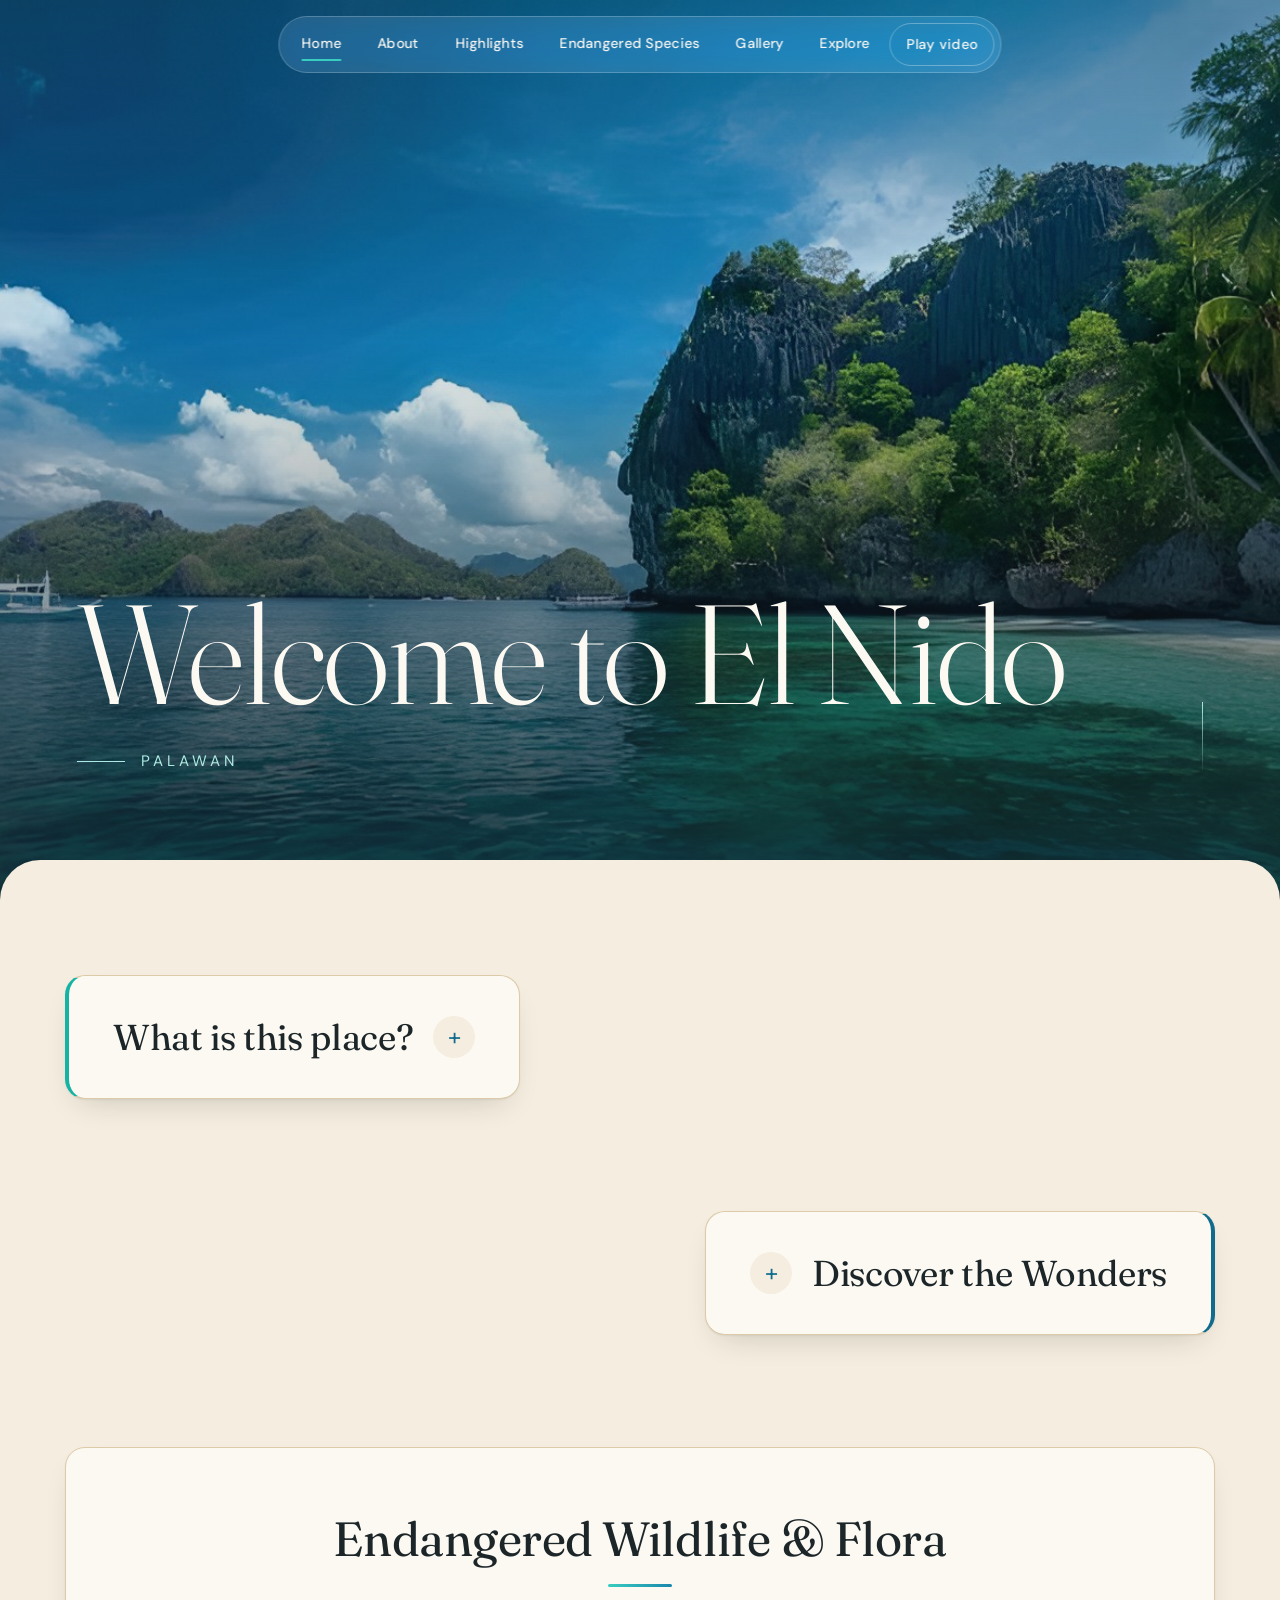
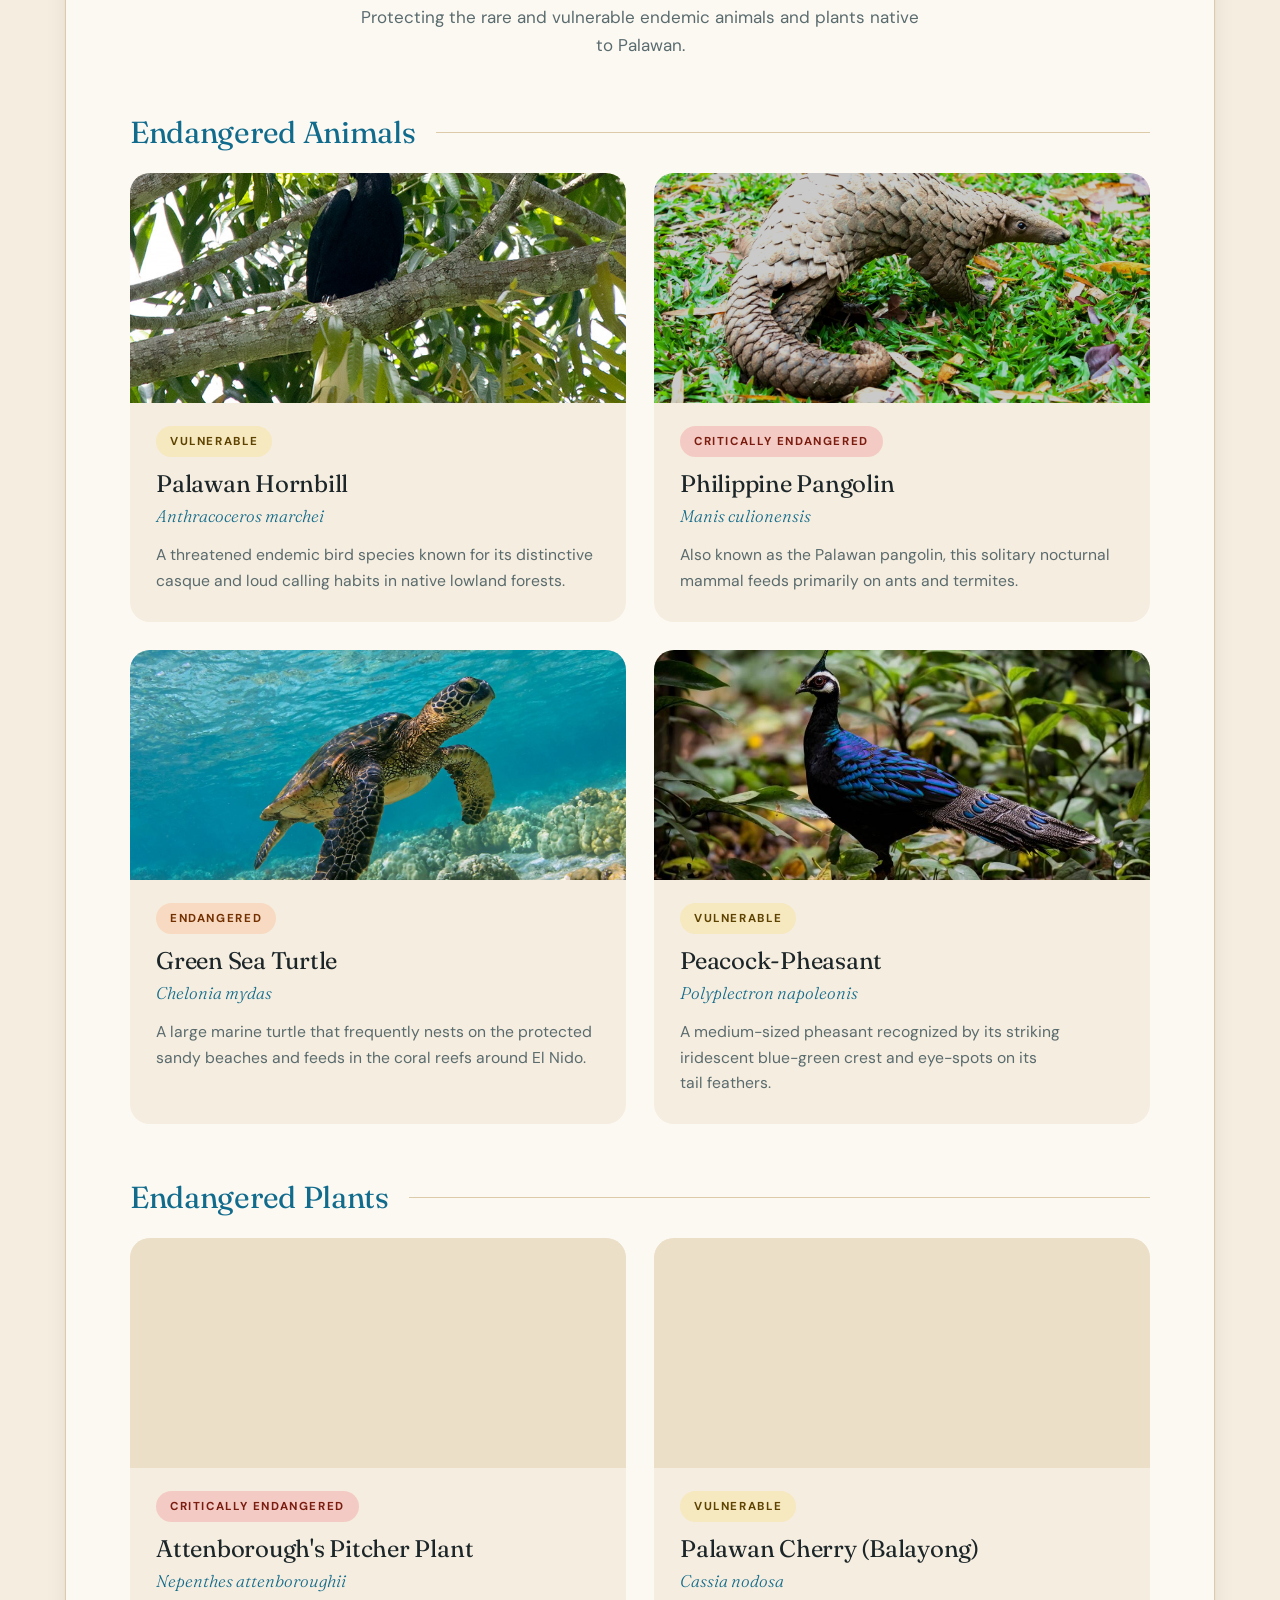
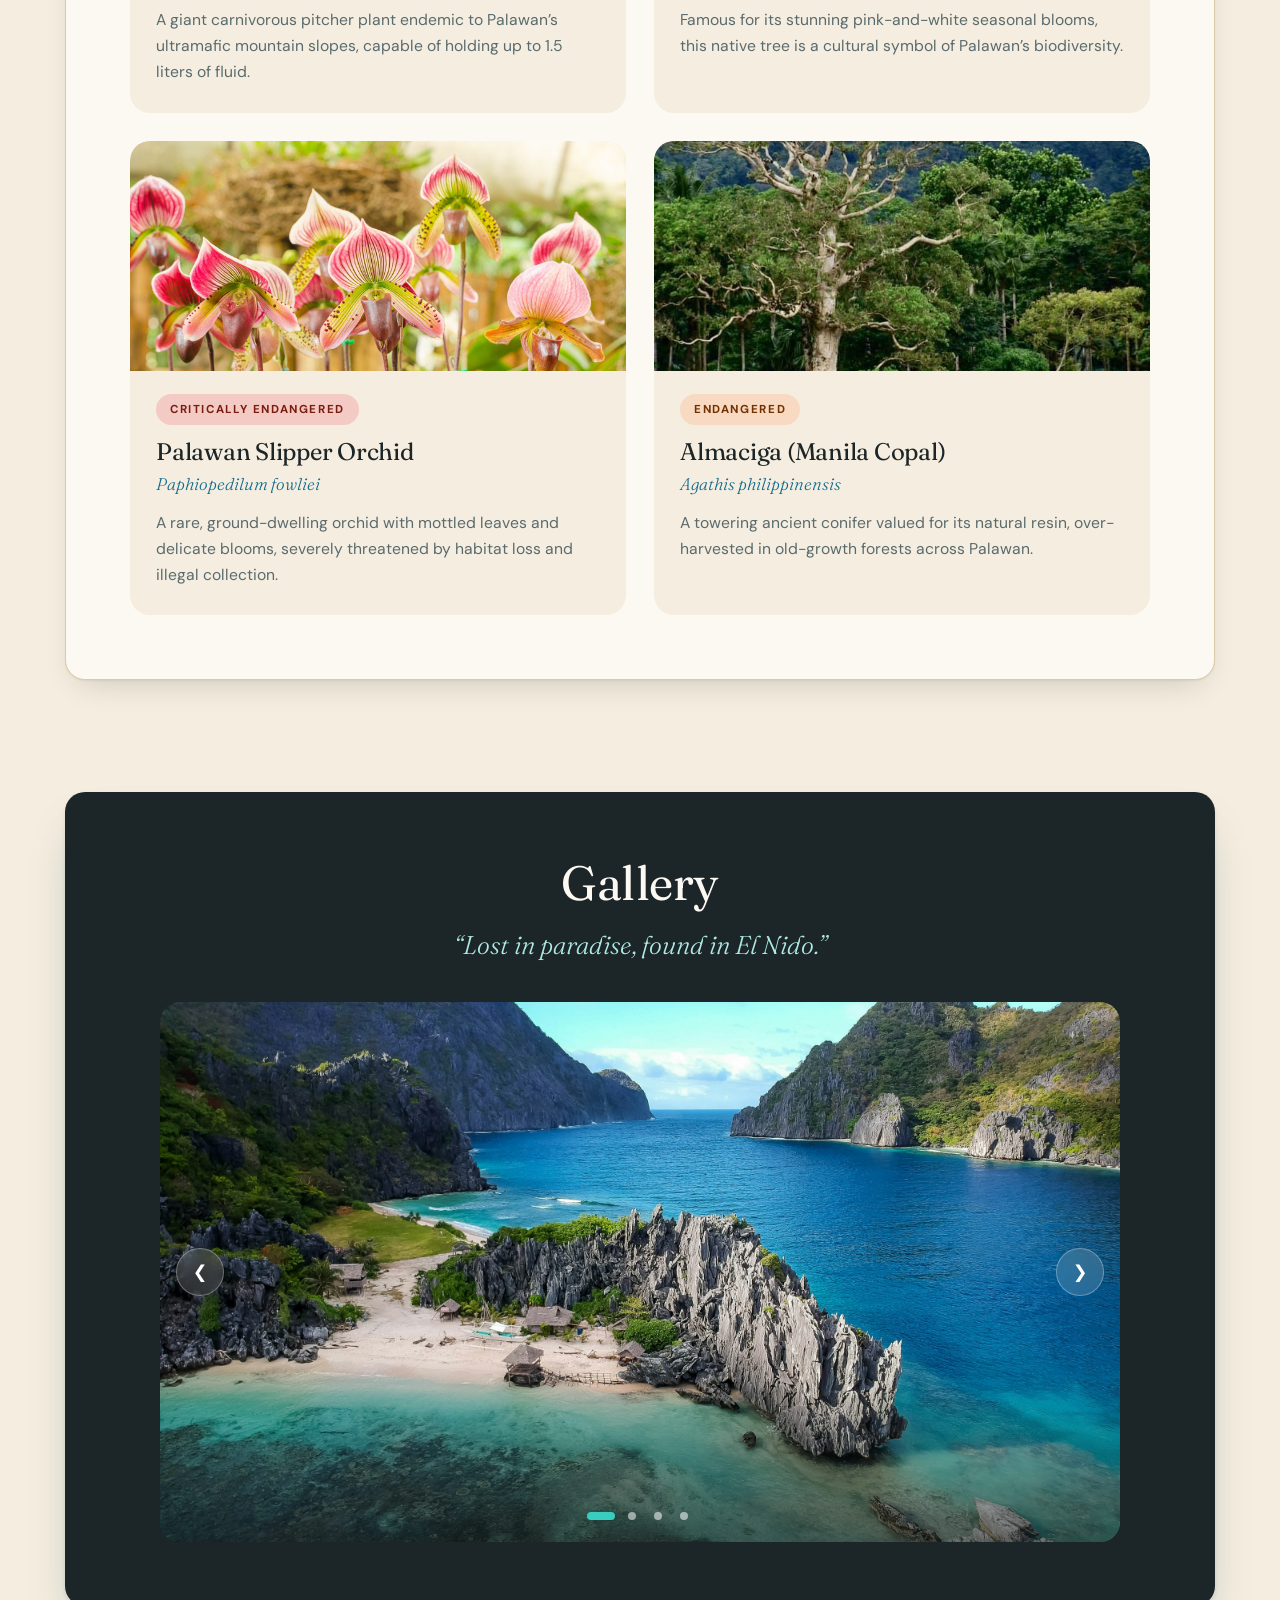
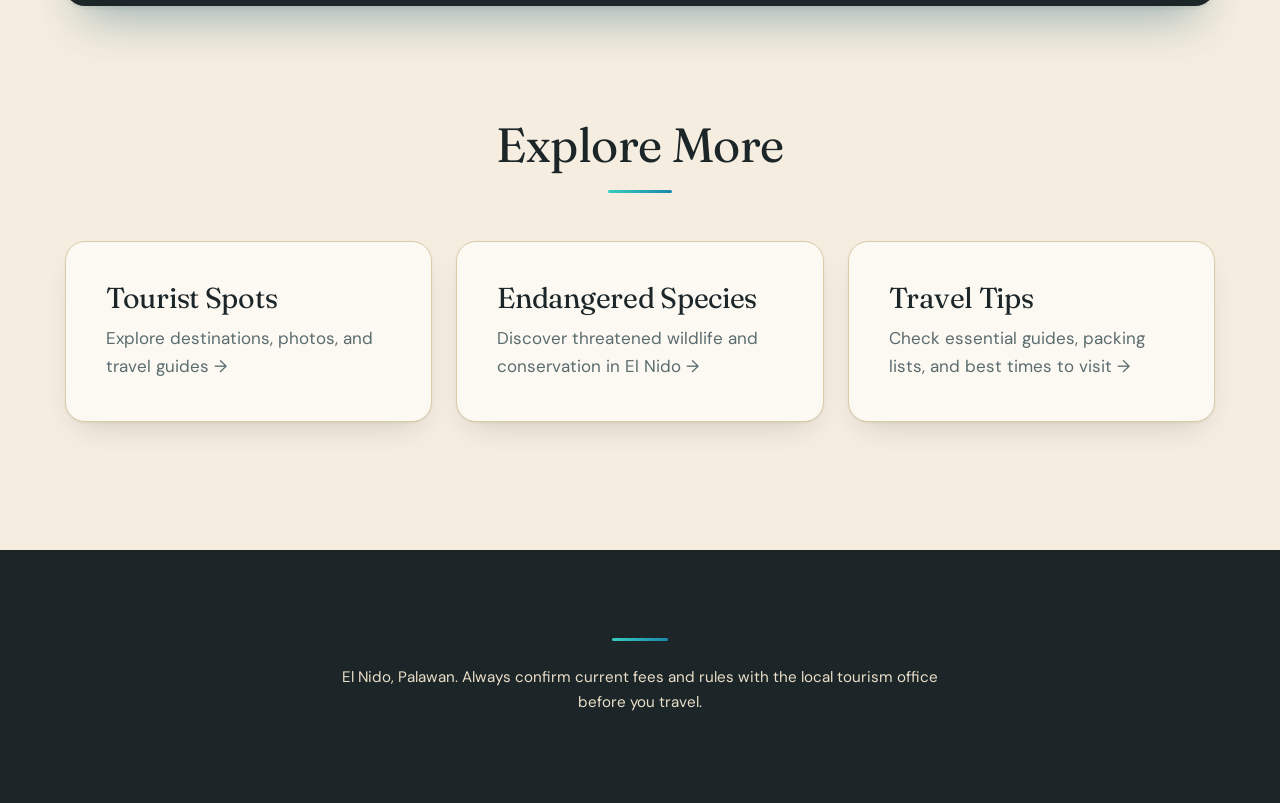
==== index.html @ 725f1959 "Initial website upload" ====
<!DOCTYPE html>
<html lang="en">
<head>
    <meta charset="UTF-8">
    <meta name="viewport" content="width=device-width, initial-scale=1.0">
    <title>El Nido, Palawan - Paradise Gateway</title>
    <meta name="description" content="Explore El Nido, Palawan: limestone lagoons, hidden beaches, endangered wildlife and travel tips.">
    <meta name="theme-color" content="#1c2629">
    <meta property="og:title" content="El Nido, Palawan - Paradise Gateway">
    <meta property="og:description" content="Limestone lagoons, hidden beaches and the rare wildlife of Palawan.">
    <link rel="icon" href="data:image/svg+xml,<svg xmlns=%22http://www.w3.org/2000/svg%22 viewBox=%220 0 100 100%22><text y=%22.9em%22 font-size=%2290%22>&#127965;</text></svg>">
    <link rel="preload" as="image" href="images/elnido.avif" type="image/avif">

    <!-- Load order: tokens (variables) -> base (shared) -> this page's file -->
    <link rel="preconnect" href="https://fonts.googleapis.com">
    <link rel="preconnect" href="https://fonts.gstatic.com" crossorigin>
    <link rel="stylesheet" href="https://fonts.googleapis.com/css2?family=DM+Sans:opsz,wght@9..40,400;9..40,500;9..40,700&family=Fraunces:ital,opsz,wght@0,9..144,300;0,9..144,400;1,9..144,300;1,9..144,400&display=swap">
    <link rel="stylesheet" href="css/tokens.css">
    <link rel="stylesheet" href="css/base.css">
    <link rel="stylesheet" href="css/home.css">
    <script defer src="js/main.js"></script>
</head>
<body>

    <a class="skip-link" href="#main">Skip to content</a>

    <!-- Top Navigation -->
    <nav class="top-nav" aria-label="Main navigation">
        <a href="#home">Home</a>
        <a href="#about">About</a>
        <a href="#highlights">Highlights</a>
        <a href="#endangered-species">Endangered Species</a>
        <a href="#slideshow">Gallery</a>
        <a href="#explore">Explore</a>
        <button type="button" class="motion-toggle">Pause video</button>
    </nav>

    <!-- Fixed background video.
         TODO (performance): compress this file with ffmpeg (see the course doc),
         save it as media/bg-loop.mp4 + media/bg-loop.webm, and update the sources. -->
    <video class="bg-video" autoplay muted loop playsinline preload="metadata"
           poster="images/elnido.avif" aria-hidden="true">
        <source src="images/12805776_3840_2160_30fps.mp4" type="video/mp4">
    </video>

    <header id="home" class="hero">
        <div class="hero-content">
            <h1>Welcome to El Nido</h1>
            <p class="hero-subtitle">Palawan</p>
        </div>
    </header>

    <main id="main" class="main-content">

        <!-- About: native <details>. Click the heading to open it. -->
        <details id="about" class="card card-left surface">
            <summary><h2>What is this place?</h2></summary>
            <p>El Nido is a Philippine municipality on Palawan island. It’s known for white-sand beaches, coral reefs, and as the gateway to the Bacuit archipelago, a group of majestic islands featuring dramatic steep karst cliffs.</p>
        </details>

        <details id="highlights" class="card card-right surface">
            <summary><h2>Discover the Wonders</h2></summary>
            <p>Immerse yourself in crystal clear turquoise lagoons, secret hidden beaches, and world-class diving spots across Palawan's finest waters.</p>
            <!-- VERIFY: these three statistics need a cited source, or remove them. -->
            <ul class="stats-row">
                <li class="stat-box">
                    <span class="stat-number">45+</span>
                    <span class="stat-label">Islands &amp; Islets</span>
                </li>
                <li class="stat-box">
                    <span class="stat-number">100+</span>
                    <span class="stat-label">Coral Species</span>
                </li>
                <li class="stat-box">
                    <span class="stat-number">98%</span>
                    <span class="stat-label">Pristine Waters</span>
                </li>
            </ul>
        </details>

        <!-- Endangered species preview.
             VERIFY every status below against the IUCN Red List (iucnredlist.org). -->
        <section id="endangered-species" class="species-section surface" aria-labelledby="species-title">
            <div class="species-intro">
                <h2 id="species-title">Endangered Wildlife &amp; Flora</h2>
                <p>Protecting the rare and vulnerable endemic animals and plants native to Palawan.</p>
            </div>

            <h3 class="species-subheading">Endangered Animals</h3>
            <div class="species-grid">
                <article class="species-card">
                    <button type="button" class="species-thumb" data-lightbox>
                        <img src="images/species1.jpg" alt="Palawan Hornbill" width="420" height="200" loading="lazy" decoding="async">
                    </button>
                    <div class="species-info">
                        <span class="badge badge--vulnerable">Vulnerable</span>
                        <h4>Palawan Hornbill</h4>
                        <p class="sci-name">Anthracoceros marchei</p>
                        <p class="desc">A threatened endemic bird species known for its distinctive casque and loud calling habits in native lowland forests.</p>
                    </div>
                </article>

                <article class="species-card">
                    <button type="button" class="species-thumb" data-lightbox>
                        <img src="images/species2.jpg" alt="Philippine Pangolin" width="420" height="200" loading="lazy" decoding="async">
                    </button>
                    <div class="species-info">
                        <span class="badge badge--critical">Critically Endangered</span>
                        <h4>Philippine Pangolin</h4>
                        <p class="sci-name">Manis culionensis</p>
                        <p class="desc">Also known as the Palawan pangolin, this solitary nocturnal mammal feeds primarily on ants and termites.</p>
                    </div>
                </article>

                <article class="species-card">
                    <button type="button" class="species-thumb" data-lightbox>
                        <img src="images/species3.jpg" alt="Green Sea Turtle" width="420" height="200" loading="lazy" decoding="async">
                    </button>
                    <div class="species-info">
                        <span class="badge badge--endangered">Endangered</span>
                        <h4>Green Sea Turtle</h4>
                        <p class="sci-name">Chelonia mydas</p>
                        <p class="desc">A large marine turtle that frequently nests on the protected sandy beaches and feeds in the coral reefs around El Nido.</p>
                    </div>
                </article>

                <article class="species-card">
                    <button type="button" class="species-thumb" data-lightbox>
                        <img src="images/species4.jpg" alt="Palawan Peacock-Pheasant" width="420" height="200" loading="lazy" decoding="async">
                    </button>
                    <div class="species-info">
                        <span class="badge badge--vulnerable">Vulnerable</span>
                        <h4>Peacock-Pheasant</h4>
                        <p class="sci-name">Polyplectron napoleonis</p>
                        <p class="desc">A medium-sized pheasant recognized by its striking iridescent blue-green crest and eye-spots on its tail feathers.</p>
                    </div>
                </article>
            </div>

            <h3 class="species-subheading">Endangered Plants</h3>
            <div class="species-grid">
                <article class="species-card">
                    <button type="button" class="species-thumb" data-lightbox>
                        <img src="images/plant1.jpg" alt="Attenborough’s Pitcher Plant" width="420" height="200" loading="lazy" decoding="async">
                    </button>
                    <div class="species-info">
                        <span class="badge badge--critical">Critically Endangered</span>
                        <h4>Attenborough's Pitcher Plant</h4>
                        <p class="sci-name">Nepenthes attenboroughii</p>
                        <p class="desc">A giant carnivorous pitcher plant endemic to Palawan’s ultramafic mountain slopes, capable of holding up to 1.5 liters of fluid.</p>
                    </div>
                </article>

                <article class="species-card">
                    <button type="button" class="species-thumb" data-lightbox>
                        <img src="images/plant2.jpg" alt="Palawan Cherry Blossom" width="420" height="200" loading="lazy" decoding="async">
                    </button>
                    <div class="species-info">
                        <span class="badge badge--vulnerable">Vulnerable</span>
                        <h4>Palawan Cherry (Balayong)</h4>
                        <p class="sci-name">Cassia nodosa</p>
                        <p class="desc">Famous for its stunning pink-and-white seasonal blooms, this native tree is a cultural symbol of Palawan’s biodiversity.</p>
                    </div>
                </article>

                <article class="species-card">
                    <button type="button" class="species-thumb" data-lightbox>
                        <img src="images/plant3.jpg" alt="Palawan Lady’s Slipper Orchid" width="420" height="200" loading="lazy" decoding="async">
                    </button>
                    <div class="species-info">
                        <span class="badge badge--critical">Critically Endangered</span>
                        <h4>Palawan Slipper Orchid</h4>
                        <p class="sci-name">Paphiopedilum fowliei</p>
                        <p class="desc">A rare, ground-dwelling orchid with mottled leaves and delicate blooms, severely threatened by habitat loss and illegal collection.</p>
                    </div>
                </article>

                <article class="species-card">
                    <button type="button" class="species-thumb" data-lightbox>
                        <img src="images/plant4.jpg" alt="Almaciga Tree" width="420" height="200" loading="lazy" decoding="async">
                    </button>
                    <div class="species-info">
                        <span class="badge badge--endangered">Endangered</span>
                        <h4>Almaciga (Manila Copal)</h4>
                        <p class="sci-name">Agathis philippinensis</p>
                        <p class="desc">A towering ancient conifer valued for its natural resin, over-harvested in old-growth forests across Palawan.</p>
                    </div>
                </article>
            </div>
        </section>

        <!-- Gallery slideshow -->
        <section id="slideshow" class="banner-center surface" aria-labelledby="gallery-title">
            <h2 id="gallery-title">Gallery</h2>
            <p class="banner-quote">“Lost in paradise, found in El Nido.”</p>

            <div class="slideshow" role="region" aria-roledescription="carousel" aria-label="El Nido photo slideshow">
                <div class="slide active">
                    <img src="images/elnido1.jpg" alt="Dramatic limestone cliffs framing a turquoise lagoon in El Nido" width="800" height="450">
                </div>
                <div class="slide">
                    <img src="images/elnido2.jpg" alt="Traditional outrigger boats resting on a white sand beach at sunset" width="800" height="450" loading="lazy">
                </div>
                <div class="slide">
                    <img src="images/elnido3.jpg" alt="Hidden cove accessible only through a narrow cave opening" width="800" height="450" loading="lazy">
                </div>
                <div class="slide">
                    <img src="images/elnido4.jpg" alt="Vibrant coral reef teeming with tropical marine life" width="800" height="450" loading="lazy">
                </div>

                <button type="button" class="slide-btn prev-btn" aria-label="Previous photo">&#10094;</button>
                <button type="button" class="slide-btn next-btn" aria-label="Next photo">&#10095;</button>
                <div class="slide-dots"></div>
            </div>
        </section>

        <!-- Explore: real links (work without JavaScript) -->
        <section id="explore" aria-labelledby="explore-title">
            <h2 id="explore-title" class="section-heading">Explore More</h2>
            <div class="mini-grid">
                <a class="mini-card surface" href="tourist-spots.html">
                    <h3>Tourist Spots</h3>
                    <p>Explore destinations, photos, and travel guides &rarr;</p>
                </a>
                <a class="mini-card surface" href="endangered-species.html">
                    <h3>Endangered Species</h3>
                    <p>Discover threatened wildlife and conservation in El Nido &rarr;</p>
                </a>
                <a class="mini-card surface" href="travel-tips.html">
                    <h3>Travel Tips</h3>
                    <p>Check essential guides, packing lists, and best times to visit &rarr;</p>
                </a>
            </div>
        </section>

    </main>

    <footer class="site-footer">
        <p>El Nido, Palawan. Always confirm current fees and rules with the local tourism office before you travel.</p>
    </footer>

    <!-- Lightbox: a native <dialog>. Opened by any element with data-lightbox. -->
    <dialog id="lightbox" aria-label="Enlarged image">
        <figure>
            <img alt="">
            <figcaption></figcaption>
        </figure>
        <form method="dialog"><button class="close-btn">&times; Close</button></form>
    </dialog>

</body>
</html>
---- css/tokens.css ----
/* ==========================================================================
   tokens.css  -  design tokens ONLY (variables, no rules).
   Palette: turquoise, lagoon blue, warm sand, deep limestone.
   Re-theme the whole site by editing this file.
   ========================================================================== */
:root {
  /* --- Raw palette ----------------------------------------------------- */
  --limestone-950: #141c1e;
  --limestone-900: #1c2629;   /* deep limestone: darkest surfaces, main text */
  --limestone-500: #5a6b6e;   /* muted text on sand (6:1 contrast) */

  --sand-50:  #fcf9f3;        /* warm sand: cards */
  --sand-100: #f5eddf;        /* page sheet */
  --sand-200: #ebdfc8;
  --sand-300: #dccaa8;        /* hairlines */
  --sand-500: #c9a15a;        /* deeper sand accent */

  --lagoon-800: #093e55;      /* lagoon blue */
  --lagoon-700: #0b4f6c;
  --lagoon-600: #116b8c;      /* links and accents on sand (5:1) */
  --lagoon-500: #1a87ad;

  --turquoise-500: #16b3a4;   /* turquoise: decorative accents only on sand */
  --turquoise-400: #38cdbf;   /* accents on dark surfaces */
  --turquoise-200: #aeeae3;
  --turquoise-100: #d8f5f1;

  /* --- Roles (use these in components, not the raw palette) ------------- */
  --bg: var(--sand-100);
  --surface: var(--sand-50);
  --ink: var(--limestone-900);
  --ink-soft: var(--limestone-500);
  --line: var(--sand-300);

  /* Conservation statuses: muted so they harmonize with the palette */
  --status-vu: #c99a2e;
  --status-en: #c2652a;
  --status-cr: #b8432f;

  /* --- Type ------------------------------------------------------------- */
  --font-display: 'Fraunces', Georgia, 'Times New Roman', serif;
  --font-body: 'DM Sans', system-ui, -apple-system, 'Segoe UI', Roboto, sans-serif;

  /* --- Shape, depth, motion -------------------------------------------- */
  --radius-lg: 40px;
  --radius: 20px;
  --radius-sm: 12px;
  --shadow-soft: 0 1px 2px rgb(20 28 30 / 0.06), 0 14px 32px -14px rgb(20 28 30 / 0.2);
  --shadow-lift: 0 2px 4px rgb(20 28 30 / 0.08), 0 28px 48px -18px rgb(11 79 108 / 0.4);
  --ease-out: cubic-bezier(0.22, 0.8, 0.2, 1);

  /* --- Layout ------------------------------------------------------------ */
  --gutter: clamp(24px, 6vw, 96px);
  --nav-offset: 92px;
  --z-nav: 100;
  --z-skip: 300;

  interpolate-size: allow-keywords;   /* lets <details> animate its height (where supported) */
}
---- css/base.css ----
/* ==========================================================================
   base.css  -  shared by EVERY page.
   1 Reset  2 Accessibility  3 Page chrome (progress bar, video, hero sheet)
   4 Nav  5 Hero  6 Layout  7 Surface  8 Type helpers  9 Intro banner
   10 Details card  11 Stats  12 Badges  13 Mini cards  14 Gallery  15 Lightbox
   16 Footer  17 Scroll reveal  18 Reduced motion
   ========================================================================== */

/* 1. Reset ---------------------------------------------------------------- */
*, *::before, *::after { margin: 0; padding: 0; box-sizing: border-box; }
@media (prefers-reduced-motion: no-preference) { html { scroll-behavior: smooth; } }
[id] { scroll-margin-top: var(--nav-offset); }

body {
  min-height: 100vh;
  min-height: 100dvh;
  background: var(--limestone-900);        /* shows under the footer and on overscroll */
  color: var(--ink);
  font-family: var(--font-body);
  font-size: 1.0625rem;
  line-height: 1.65;
  -webkit-font-smoothing: antialiased;
}
img, video { display: block; max-width: 100%; }
img { height: auto; }
ul { list-style: none; }
a { color: inherit; }
button { font: inherit; color: inherit; background: none; border: 0; cursor: pointer; }

h1, h2, h3, h4 {
  font-family: var(--font-display);
  font-weight: 400;
  line-height: 1.12;
  letter-spacing: -0.01em;
  text-wrap: balance;
}
h2 { font-size: clamp(1.9rem, 4.5vw, 3rem); }
p { text-wrap: pretty; }

/* 2. Accessibility ------------------------------------------------------- */
/* --focus is turquoise on dark surfaces and lagoon on light ones */
:focus-visible { outline: 3px solid var(--focus, var(--lagoon-600)); outline-offset: 3px; }

.skip-link {
  position: absolute; left: -9999px; top: 12px; z-index: var(--z-skip);
  padding: 10px 20px; border-radius: 999px;
  background: var(--turquoise-400); color: var(--limestone-950);
  font-weight: 700; text-decoration: none;
}
.skip-link:focus { left: 20px; }

/* 3. Page chrome ----------------------------------------------------------- */
/* Scroll progress bar (scroll-driven animation: Chrome, Edge, Safari 26+) */
body::after {
  content: '';
  position: fixed; inset: 0 0 auto 0; height: 3px; z-index: calc(var(--z-nav) + 1);
  background: linear-gradient(90deg, var(--turquoise-400), var(--lagoon-500));
  transform: scaleX(0); transform-origin: 0 50%;
}
@supports (animation-timeline: scroll()) {
  body::after { animation: progress linear both; animation-timeline: scroll(root); }
}
@keyframes progress { to { transform: scaleX(1); } }

/* Fixed video, slow cinematic drift, no live blur (cheaper than before) */
.bg-video {
  position: fixed; inset: 0; width: 100%; height: 100%;
  object-fit: cover; z-index: -2;
  animation: bg-in 1.6s ease both, drift 40s ease-in-out 1.6s infinite alternate backwards;
}
@keyframes bg-in { from { opacity: 0; } }
@keyframes drift { from { transform: scale(1.04); } to { transform: scale(1.14) translate3d(-1.5%, -1%, 0); } }

/* Lagoon tint over the video so white type stays readable */
body::before {
  content: '';
  position: fixed; inset: 0; z-index: -1;
  background: linear-gradient(180deg, rgb(9 62 85 / 0.5), rgb(9 62 85 / 0.1) 38%, rgb(20 28 30 / 0.8));
}

/* 4. Navigation: one floating glass pill ---------------------------------- */
.top-nav {
  position: fixed; top: 16px; left: 50%; z-index: var(--z-nav);
  display: flex; gap: 4px; width: max-content; max-width: calc(100vw - 24px);
  padding: 6px; overflow-x: auto; scrollbar-width: none;
  border-radius: 999px;
  background: rgb(255 255 255 / 0.12);
  border: 1px solid rgb(255 255 255 / 0.22);
  -webkit-backdrop-filter: blur(14px) saturate(1.4);
  backdrop-filter: blur(14px) saturate(1.4);
  transform: translateX(-50%);
  animation: nav-in 1s var(--ease-out) 0.2s both;
  transition: background 0.4s ease, border-color 0.4s ease, box-shadow 0.4s ease;
  --focus: var(--turquoise-400);
}
.top-nav::-webkit-scrollbar { display: none; }
@keyframes nav-in { from { opacity: 0; transform: translate(-50%, -24px); } }

.top-nav a, .top-nav button {
  position: relative; flex: none; white-space: nowrap;
  padding: 9px 16px; border-radius: 999px;
  color: var(--sand-50); text-decoration: none;
  font-size: 0.875rem; font-weight: 500; letter-spacing: 0.02em;
  transition: background 0.3s ease, color 0.3s ease;
}
.top-nav a::after {                       /* underline that draws in on hover / current */
  content: ''; position: absolute; left: 16px; right: 16px; bottom: 5px; height: 2px;
  border-radius: 1px; background: var(--turquoise-400);
  transform: scaleX(0); transform-origin: left;
  transition: transform 0.5s var(--ease-out);
}
.top-nav a:hover::after, .top-nav a[aria-current]::after { transform: scaleX(1); }
.top-nav a:hover, .top-nav button:hover { background: rgb(255 255 255 / 0.14); }
.top-nav .back-link { color: var(--turquoise-200); }
.top-nav button { border: 1px solid rgb(255 255 255 / 0.3); }

/* After the hero (set by main.js) the pill turns into a solid sand bar */
.top-nav[data-scrolled] {
  background: rgb(252 249 243 / 0.88); border-color: var(--line);
  box-shadow: var(--shadow-soft); --focus: var(--lagoon-600);
}
.top-nav[data-scrolled] a, .top-nav[data-scrolled] button { color: var(--ink); }
.top-nav[data-scrolled] a:hover, .top-nav[data-scrolled] button:hover { background: var(--sand-100); }
.top-nav[data-scrolled] a::after { background: var(--turquoise-500); }
.top-nav[data-scrolled] .back-link { color: var(--lagoon-600); }
.top-nav[data-scrolled] button { border-color: var(--line); }

/* 5. Hero: editorial, bottom-left ---------------------------------------- */
.hero {
  position: relative; min-height: 100vh; min-height: 100svh;
  display: grid; align-items: end;
  padding: 120px var(--gutter) clamp(72px, 14svh, 136px);
  --focus: var(--turquoise-400);
}
.hero-content { max-width: 70rem; }
.hero h1 {
  font-size: clamp(3.25rem, 11vw, 9rem); font-weight: 300; line-height: 0.95;
  color: var(--sand-50);
  animation: hero-in 1.6s var(--ease-out) 0.5s both;
}
@keyframes hero-in { from { opacity: 0; filter: blur(14px); letter-spacing: 0.08em; transform: translateY(24px); } }

.hero-subtitle {
  display: flex; align-items: center; gap: 16px; margin-top: 28px;
  font-size: clamp(0.78rem, 1.5vw, 0.95rem); letter-spacing: 0.26em; text-transform: uppercase;
  color: var(--turquoise-200);
  animation: rise 1.2s var(--ease-out) 1.1s both;
}
.hero-subtitle::before {
  content: ''; flex: none; width: 48px; height: 1px; background: currentColor;
  transform-origin: left; animation: line-grow 1.2s var(--ease-out) 1.3s both;
}
@keyframes rise { from { opacity: 0; transform: translateY(12px); } }
@keyframes line-grow { from { transform: scaleX(0); } }

.hero::after {                             /* animated scroll cue */
  content: ''; position: absolute; right: var(--gutter); bottom: clamp(72px, 14svh, 136px);
  width: 1px; height: 72px; background: linear-gradient(var(--turquoise-200), transparent);
  transform-origin: top; animation: cue 2.6s ease-in-out 2s infinite;
}
@keyframes cue { 0% { transform: scaleY(0); opacity: 0; } 30% { opacity: 1; } 65% { transform: scaleY(1); } 100% { transform: scaleY(1); opacity: 0; } }

/* 6. Layout: a sand "sheet" that slides over the fixed video ----------- */
.main-content {
  position: relative; z-index: 1; margin-top: -40px;
  padding: clamp(56px, 9vw, 120px) max(20px, calc((100% - 1150px) / 2)) clamp(72px, 10vw, 128px);
  display: flex; flex-direction: column; gap: clamp(56px, 9vw, 112px);
  background: var(--bg);
  border-radius: var(--radius-lg) var(--radius-lg) 0 0;
  box-shadow: 0 -24px 60px rgb(9 62 85 / 0.3);
}

/* 7. Surface (replaces the old .glass): flat, warm, softly lifted -------- */
.surface {
  background: var(--surface); border: 1px solid var(--line);
  border-radius: var(--radius); box-shadow: var(--shadow-soft);
}

/* 8. Type helpers ------------------------------------------------------------ */
.section-heading { margin-bottom: clamp(28px, 4vw, 48px); text-align: center; }
.section-heading::after, .gallery-intro h2::after {
  content: ''; display: block; width: 64px; height: 3px; margin: 18px auto 0; border-radius: 2px;
  background: linear-gradient(90deg, var(--turquoise-400), var(--lagoon-500));
}
.sci-name { font-family: var(--font-display); font-style: italic; font-weight: 300; color: var(--lagoon-600); }

/* 9. Intro banner: a lagoon-blue block with a slow light sweep ---------- */
.intro-banner {
  position: relative; overflow: hidden; text-align: center;
  padding: clamp(44px, 7vw, 96px) clamp(24px, 5vw, 72px);
  color: var(--sand-50); border: 0; box-shadow: var(--shadow-lift);
  background: linear-gradient(135deg, var(--lagoon-700), var(--limestone-900));
  --focus: var(--turquoise-400);
}
.intro-banner::before {
  content: ''; position: absolute; inset: -50%;
  background: conic-gradient(from 0deg, transparent 0 60%, rgb(56 205 191 / 0.22) 78%, transparent 95%);
  animation: sweep 26s linear infinite; pointer-events: none;
}
@keyframes sweep { to { transform: rotate(360deg); } }
.intro-banner > * { position: relative; }
.intro-banner h2 { color: var(--sand-50); }
.intro-banner p { max-width: 46rem; margin: 20px auto 0; font-size: clamp(1.05rem, 2vw, 1.25rem); color: var(--sand-200); }

/* 10. Click-to-reveal card (<details>) ------------------------------------ */
.card {
  max-width: 46rem; padding: clamp(24px, 4vw, 40px) clamp(24px, 4vw, 44px);
  transition: transform 0.5s var(--ease-out), box-shadow 0.5s var(--ease-out);
}
.card:hover { transform: translateY(-3px); box-shadow: var(--shadow-lift); }
.card-left  { margin-right: auto; border-left: 4px solid var(--turquoise-500); }
.card-right { margin-left: auto; border-right: 4px solid var(--lagoon-600); text-align: right; }

.card > summary {
  display: flex; align-items: center; justify-content: space-between; gap: 20px;
  cursor: pointer; list-style: none;
}
.card > summary::-webkit-details-marker { display: none; }
.card-right > summary { flex-direction: row-reverse; }
.card > summary h2 { font-size: clamp(1.5rem, 3.4vw, 2.25rem); }
.card > summary::after {                   /* the + rotates into an x */
  content: '+'; flex: none; display: grid; place-items: center; width: 42px; height: 42px;
  border-radius: 50%; background: var(--sand-100); color: var(--lagoon-600);
  font-size: 1.5rem; line-height: 1;
  transition: transform 0.45s var(--ease-out), background 0.3s ease;
}
.card[open] > summary::after { transform: rotate(135deg); background: var(--turquoise-100); }

.card > :not(summary) { margin-top: 20px; }
.card[open] > :not(summary) { animation: fade-rise 0.55s var(--ease-out) 0.05s both; }
@keyframes fade-rise { from { opacity: 0; transform: translateY(-8px); } }
.card p { font-size: clamp(1.05rem, 2vw, 1.2rem); color: var(--ink-soft); }

@supports selector(::details-content) {    /* smooth height animation where supported */
  .card::details-content { block-size: 0; overflow: clip; transition: block-size 0.55s var(--ease-out), content-visibility 0.55s allow-discrete; }
  .card[open]::details-content { block-size: auto; }
}

/* 11. Stats --------------------------------------------------------------------- */
.stats-row { display: flex; flex-wrap: wrap; gap: 16px; margin-top: 28px; }
.card-right .stats-row { justify-content: flex-end; }
.stat-box { flex: 1 1 140px; padding: 18px 20px; border-radius: var(--radius-sm); background: var(--sand-100); text-align: center; }
.stat-number { display: block; font-family: var(--font-display); font-size: clamp(1.8rem, 3.5vw, 2.5rem); line-height: 1.1; color: var(--lagoon-600); }
.stat-label { font-size: 0.9rem; color: var(--ink-soft); }

.intro-banner .stats-row { justify-content: center; margin-top: 44px; }
.intro-banner .stat-box { background: rgb(255 255 255 / 0.08); border: 1px solid rgb(255 255 255 / 0.16); }
.intro-banner .stat-number { color: var(--turquoise-200); }
.intro-banner .stat-label { color: var(--sand-200); }

/* 12. Badges (tinted pills; the modifier sets two variables) -------------- */
.badge {
  display: inline-block; margin-bottom: 14px; padding: 6px 14px; border-radius: 999px;
  background: var(--badge-bg, var(--sand-200)); color: var(--badge-ink, var(--ink));
  font-size: 0.72rem; font-weight: 700; letter-spacing: 0.14em; text-transform: uppercase;
}
.badge--vulnerable { --badge-bg: #f6e8bf; --badge-ink: #5e4300; }
.badge--endangered { --badge-bg: #f8d9c1; --badge-ink: #733000; }
.badge--critical   { --badge-bg: #f4cbc4; --badge-ink: #7a1c10; }
.badge--tour-a     { --badge-bg: var(--turquoise-100); --badge-ink: var(--lagoon-800); }
.badge--tour-c     { --badge-bg: #d3e6f0; --badge-ink: var(--lagoon-800); }
.badge--mainland   { --badge-bg: var(--sand-200); --badge-ink: var(--ink); }

/* 13. Mini cards: links get a light sweep on hover ------------------------ */
.mini-grid { display: grid; grid-template-columns: repeat(auto-fit, minmax(min(100%, 280px), 1fr)); gap: 24px; }
.mini-card {
  position: relative; overflow: hidden; display: block; padding: clamp(28px, 4vw, 40px);
  text-decoration: none; color: inherit;
  transition: transform 0.5s var(--ease-out), box-shadow 0.5s var(--ease-out), border-color 0.3s ease;
}
.mini-card h3 { margin-bottom: 10px; font-size: clamp(1.4rem, 2.6vw, 1.8rem); }
.mini-card p { color: var(--ink-soft); }
a.mini-card > * { position: relative; }
a.mini-card::before {
  content: ''; position: absolute; inset: 0; pointer-events: none;
  background: linear-gradient(105deg, transparent 30%, rgb(56 205 191 / 0.25) 50%, transparent 70%);
  transform: translateX(-120%); transition: transform 0.9s var(--ease-out);
}
a.mini-card:hover { transform: translateY(-6px); box-shadow: var(--shadow-lift); border-color: var(--turquoise-400); }
a.mini-card:hover::before { transform: translateX(120%); }

/* 14. Photo gallery ----------------------------------------------------------- */
.gallery-section { padding: clamp(28px, 5vw, 56px); }
.gallery-intro { margin-bottom: 36px; text-align: center; }
.gallery-intro p { margin-top: 14px; color: var(--ink-soft); }
.photo-grid { display: grid; grid-template-columns: repeat(auto-fit, minmax(min(100%, 230px), 1fr)); gap: 22px; }
.photo-card {
  overflow: hidden; border-radius: var(--radius); background: var(--sand-100);
  transition: transform 0.5s var(--ease-out), box-shadow 0.5s var(--ease-out);
}
.photo-card:hover { transform: translateY(-5px); box-shadow: var(--shadow-lift); }
.photo-card button { display: block; width: 100%; overflow: hidden; cursor: zoom-in; }
.photo-card img { width: 100%; aspect-ratio: 4 / 3; object-fit: cover; transition: transform 0.9s var(--ease-out); }
.photo-card:hover img { transform: scale(1.06); }
.photo-card figcaption { padding: 14px 18px 18px; font-size: 0.95rem; color: var(--ink-soft); }

/* 15. Lightbox (native <dialog>) ---------------------------------------------- */
dialog {
  margin: auto; padding: 24px; border: 0; background: transparent; color: var(--sand-50);
  max-width: 100vw; max-height: 100dvh; overflow: visible; --focus: var(--turquoise-400);
}
dialog[open] { animation: dialog-in 0.5s var(--ease-out); }
dialog::backdrop { background: rgb(20 28 30 / 0.92); -webkit-backdrop-filter: blur(8px); backdrop-filter: blur(8px); }
dialog[open]::backdrop { animation: fade 0.5s ease; }
@keyframes dialog-in { from { opacity: 0; transform: translateY(18px) scale(0.96); } }
@keyframes fade { from { opacity: 0; } }
dialog figure { display: flex; flex-direction: column; align-items: center; }
dialog img { max-width: 90vw; max-height: 75vh; border-radius: var(--radius); box-shadow: 0 30px 70px rgb(0 0 0 / 0.5); }
dialog figcaption { margin-top: 18px; font-family: var(--font-display); font-size: 1.35rem; font-weight: 300; text-align: center; }
.close-btn {
  position: absolute; top: 24px; right: 28px; padding: 10px 20px; border-radius: 999px;
  background: var(--sand-50); color: var(--ink); font-size: 0.875rem; font-weight: 700;
  transition: background 0.3s ease, transform 0.3s var(--ease-out);
}
.close-btn:hover { background: var(--turquoise-200); transform: scale(1.04); }

/* 16. Footer -------------------------------------------------------------------- */
.site-footer {
  position: relative; z-index: 1; padding: clamp(48px, 8vw, 88px) var(--gutter);
  background: var(--limestone-900); color: var(--sand-200); text-align: center; font-size: 0.95rem;
}
.site-footer::before {
  content: ''; display: block; width: 56px; height: 3px; margin: 0 auto 24px; border-radius: 2px;
  background: linear-gradient(90deg, var(--turquoise-400), var(--lagoon-500));
}
.site-footer p { max-width: 40rem; margin: 0 auto; }

/* 17. Scroll reveal: pure CSS, no JavaScript -------------------------------
   Elements rise as they enter the viewport. "backwards" fill means the effect
   ends after the reveal, so hover transforms still work. Browsers without
   scroll-driven animations (older Firefox) simply show everything. */
@supports (animation-timeline: view()) {
  .card, .intro-banner, .species-card, .feature, .mini-card, .photo-card, .stat-box,
  .section-heading, .category-header, .gallery-intro, .banner-center, .species-intro {
    animation: reveal linear backwards;
    animation-timeline: view();
    animation-range: entry 5% entry 45%;
  }
}
@keyframes reveal { from { opacity: 0; transform: translateY(36px); } }

/* 18. Reduced motion: no animation or transition at all ------------------ */
@media (prefers-reduced-motion: reduce) {
  *, *::before, *::after { animation: none !important; transition-duration: 0.01ms !important; }
}
---- css/home.css ----
/* ==========================================================================
   home.css  -  rules used ONLY by index.html
   ========================================================================== */

/* Endangered species preview ------------------------------------------- */
.species-section { padding: clamp(28px, 5vw, 64px); }
.species-intro { margin-bottom: clamp(32px, 5vw, 56px); text-align: center; }
.species-intro h2::after {
  content: ''; display: block; width: 64px; height: 3px; margin: 18px auto 0; border-radius: 2px;
  background: linear-gradient(90deg, var(--turquoise-400), var(--lagoon-500));
}
.species-intro p { max-width: 40rem; margin: 16px auto 0; color: var(--ink-soft); }

.species-subheading {
  display: flex; align-items: center; gap: 20px; margin-bottom: 24px;
  font-size: clamp(1.4rem, 3vw, 1.9rem); color: var(--lagoon-600);
}
.species-subheading::after { content: ''; flex: 1; height: 1px; background: var(--line); }

.species-grid { display: grid; grid-template-columns: repeat(auto-fit, minmax(min(100%, 380px), 1fr)); gap: 28px; }
.species-grid + .species-subheading { margin-top: 56px; }

.species-card {
  display: flex; flex-direction: column; overflow: hidden;
  border-radius: var(--radius); background: var(--sand-100);
  transition: transform 0.6s var(--ease-out), box-shadow 0.6s var(--ease-out);
}
.species-card:hover { transform: translateY(-6px); box-shadow: var(--shadow-lift); }

.species-thumb { display: block; width: 100%; height: 230px; overflow: hidden; cursor: zoom-in; background: var(--sand-200); }
.species-thumb img { width: 100%; height: 100%; object-fit: cover; transition: transform 1s var(--ease-out); }
.species-card:hover .species-thumb img { transform: scale(1.07); }

.species-info { padding: 22px 26px 28px; }
.species-info h4 { margin-bottom: 4px; font-size: 1.5rem; }
.species-info .sci-name { margin-bottom: 12px; }
.species-info .desc { font-size: 0.98rem; color: var(--ink-soft); }

/* Gallery slideshow (dark limestone block for rhythm) ------------------- */
.banner-center {
  padding: clamp(32px, 5vw, 72px); text-align: center; color: var(--sand-50);
  background: var(--limestone-900); border: 0; box-shadow: var(--shadow-lift);
  --focus: var(--turquoise-400);
}
.banner-center h2 { color: var(--sand-50); }
.banner-quote {
  margin: 14px 0 36px; font-family: var(--font-display); font-style: italic; font-weight: 300;
  font-size: clamp(1.15rem, 2.4vw, 1.6rem); color: var(--turquoise-200);
}

.slideshow {
  position: relative; max-width: 60rem; margin: 0 auto; aspect-ratio: 16 / 9;
  overflow: hidden; border-radius: var(--radius); background: var(--limestone-950);
}
.slideshow::after {                         /* soft shade so dots stay legible */
  content: ''; position: absolute; inset: auto 0 0; height: 30%; pointer-events: none;
  background: linear-gradient(transparent, rgb(20 28 30 / 0.6));
}
.slide {
  position: absolute; inset: 0; opacity: 0; visibility: hidden;
  transition: opacity 1s ease, visibility 0s linear 1s;
}
.slide.active { opacity: 1; visibility: visible; transition: opacity 1s ease; }
.slide img { width: 100%; height: 100%; object-fit: cover; transform: scale(1.12); transition: transform 6s ease-out; }
.slide.active img { transform: scale(1); }  /* slow "Ken Burns" settle on every slide */

.slide-btn {
  position: absolute; top: 50%; z-index: 2; width: 48px; height: 48px; border-radius: 50%;
  transform: translateY(-50%); color: #fff; font-size: 1.1rem;
  background: rgb(252 249 243 / 0.14); border: 1px solid rgb(255 255 255 / 0.3);
  -webkit-backdrop-filter: blur(8px); backdrop-filter: blur(8px);
  transition: background 0.3s ease, color 0.3s ease, transform 0.4s var(--ease-out);
}
.slide-btn:hover { background: var(--sand-50); color: var(--ink); transform: translateY(-50%) scale(1.08); }
.prev-btn { left: 16px; }
.next-btn { right: 16px; }

.slide-dots { position: absolute; left: 0; right: 0; bottom: 14px; z-index: 2; display: flex; justify-content: center; gap: 2px; }
.dot { display: grid; place-items: center; min-width: 24px; height: 24px; padding: 0 3px; }   /* 24px hit area */
.dot::before {
  content: ''; width: 8px; height: 8px; border-radius: 999px; background: rgb(255 255 255 / 0.55);
  transition: width 0.5s var(--ease-out), background 0.3s ease;
}
.dot[aria-current='true']::before { width: 28px; background: var(--turquoise-400); }   /* active dot stretches into a pill */
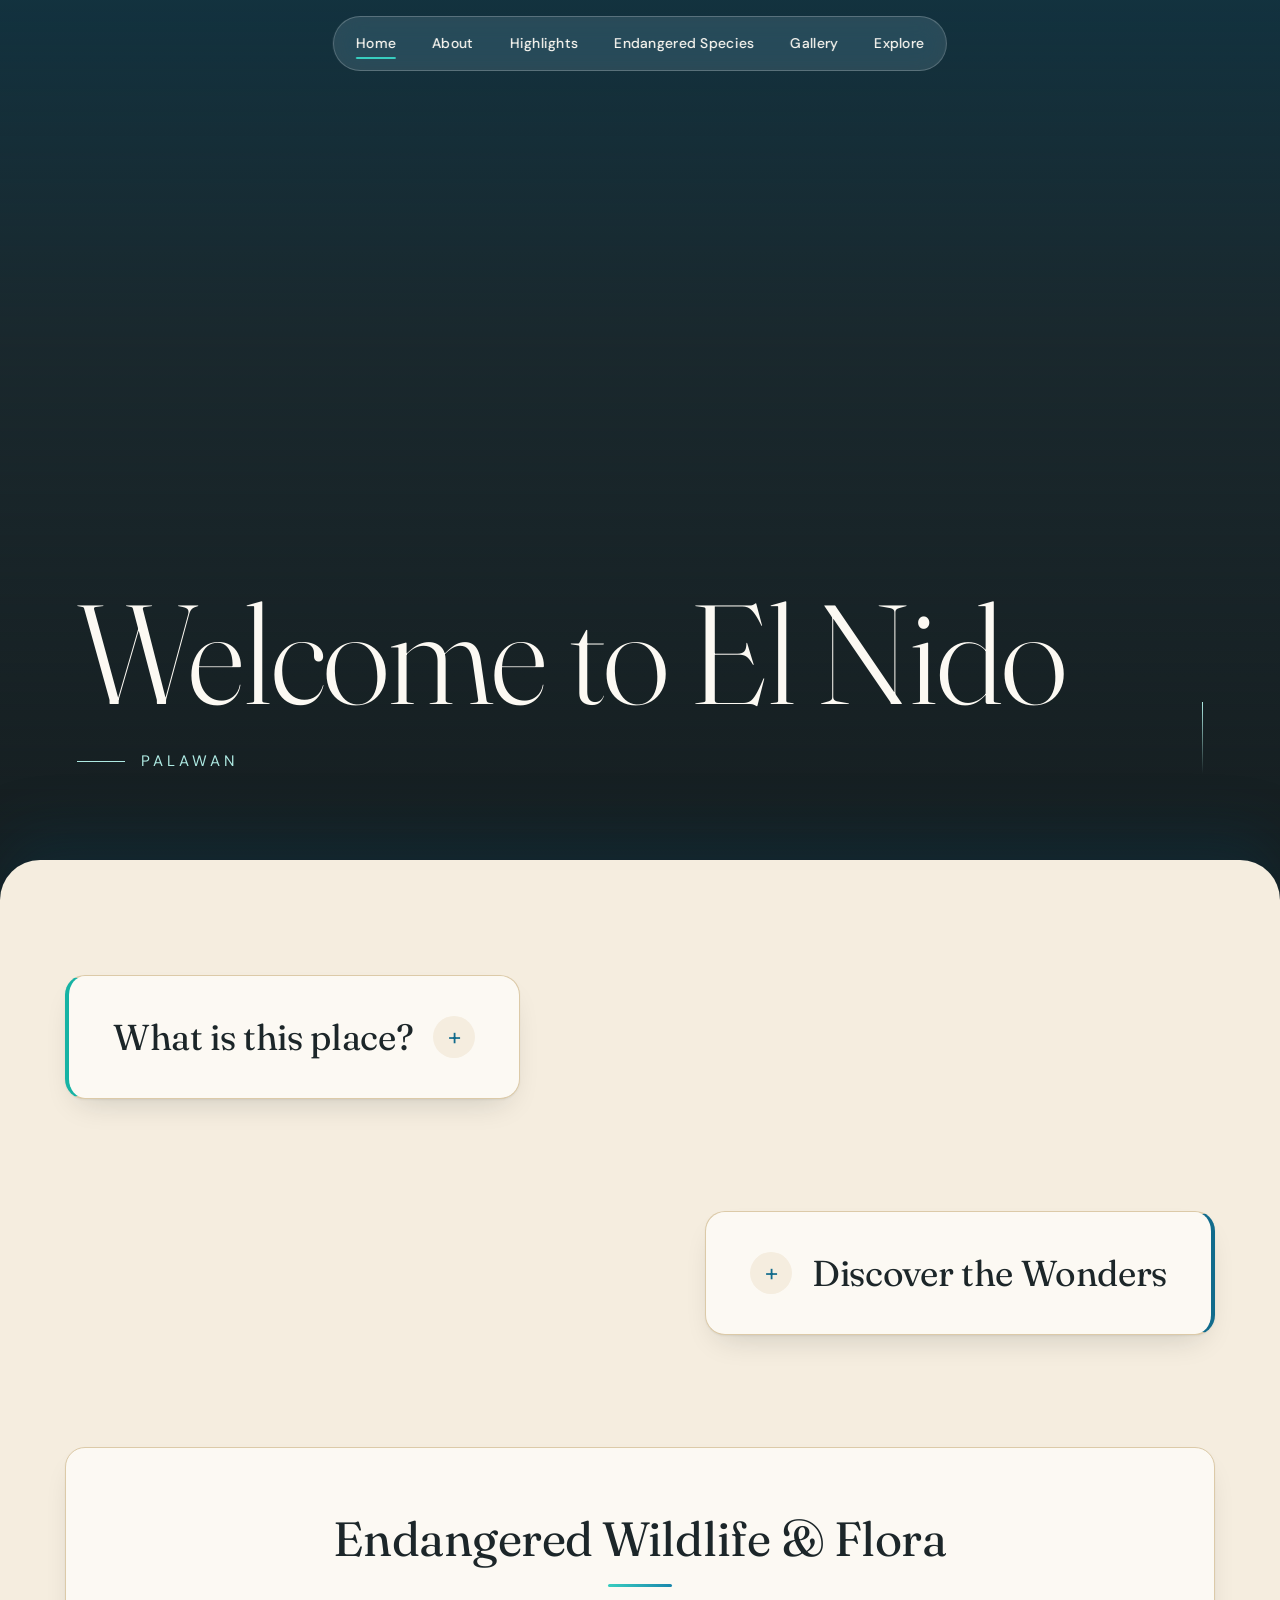
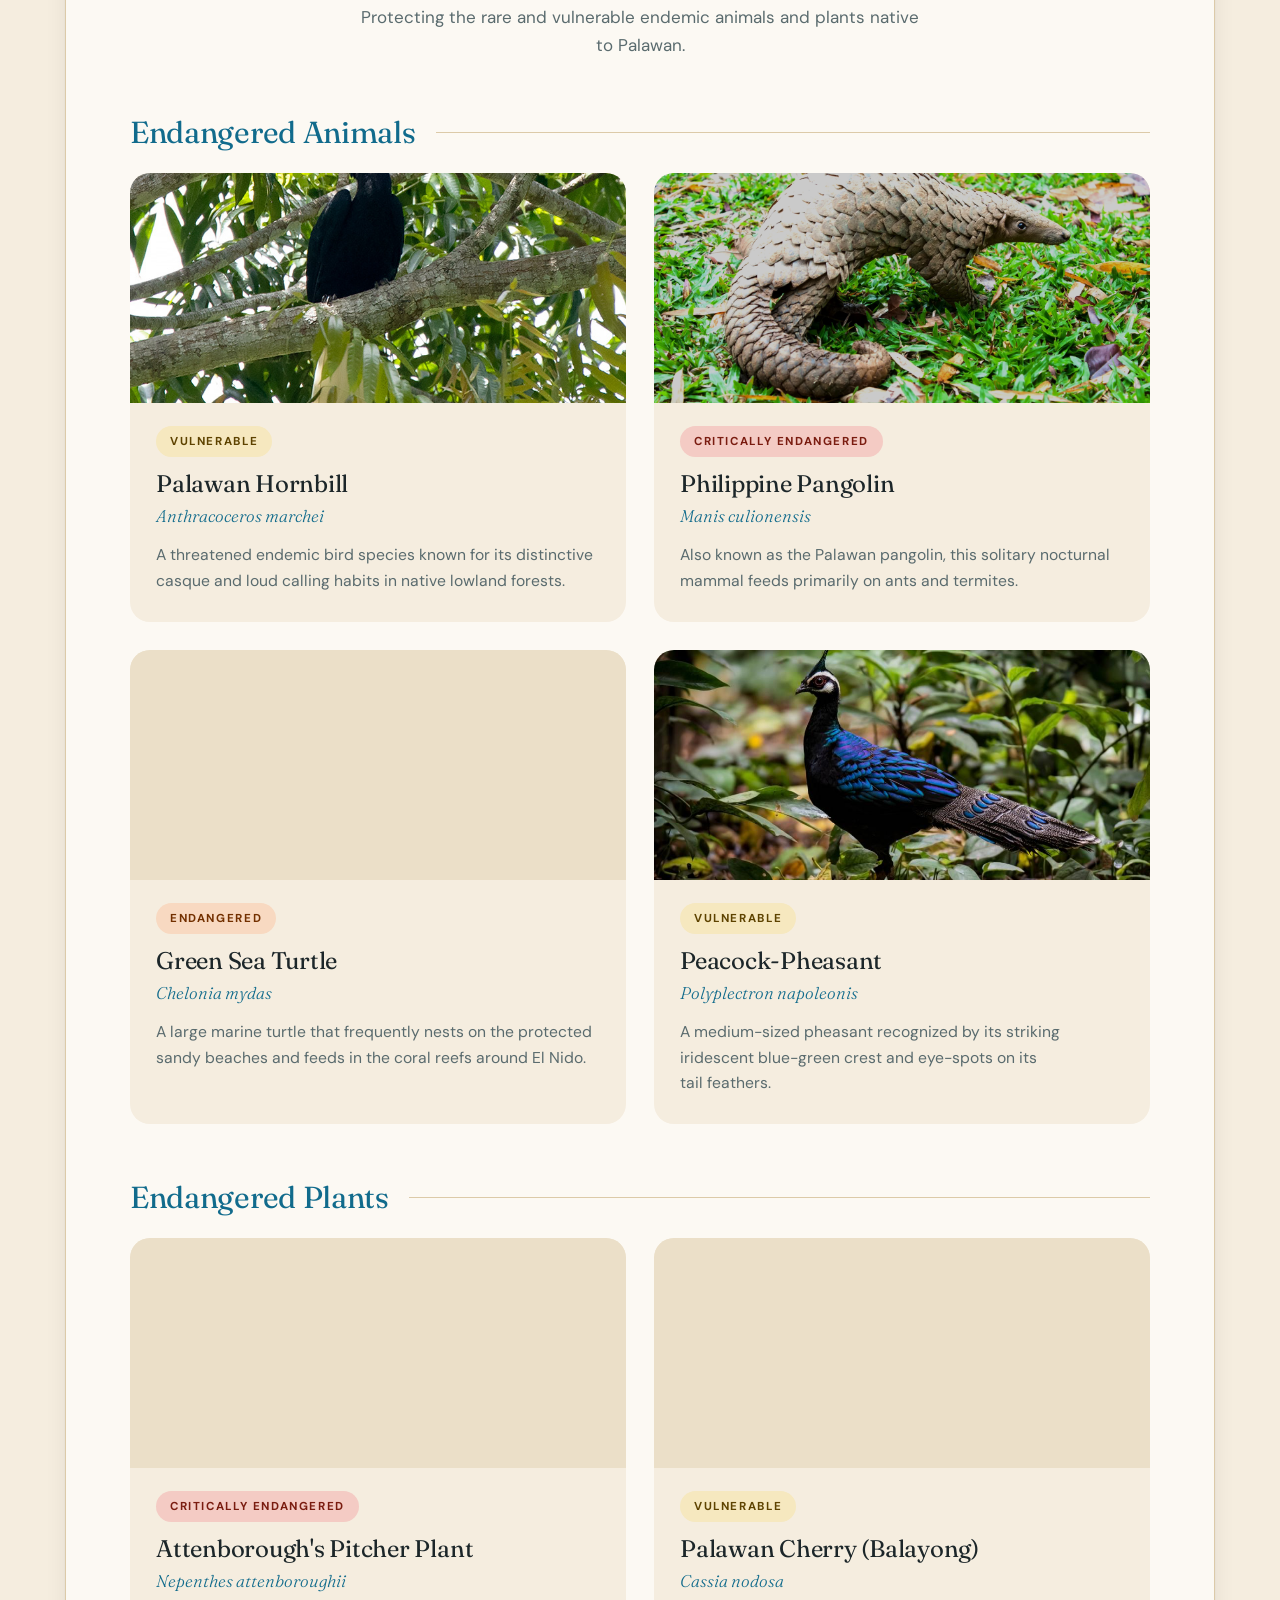
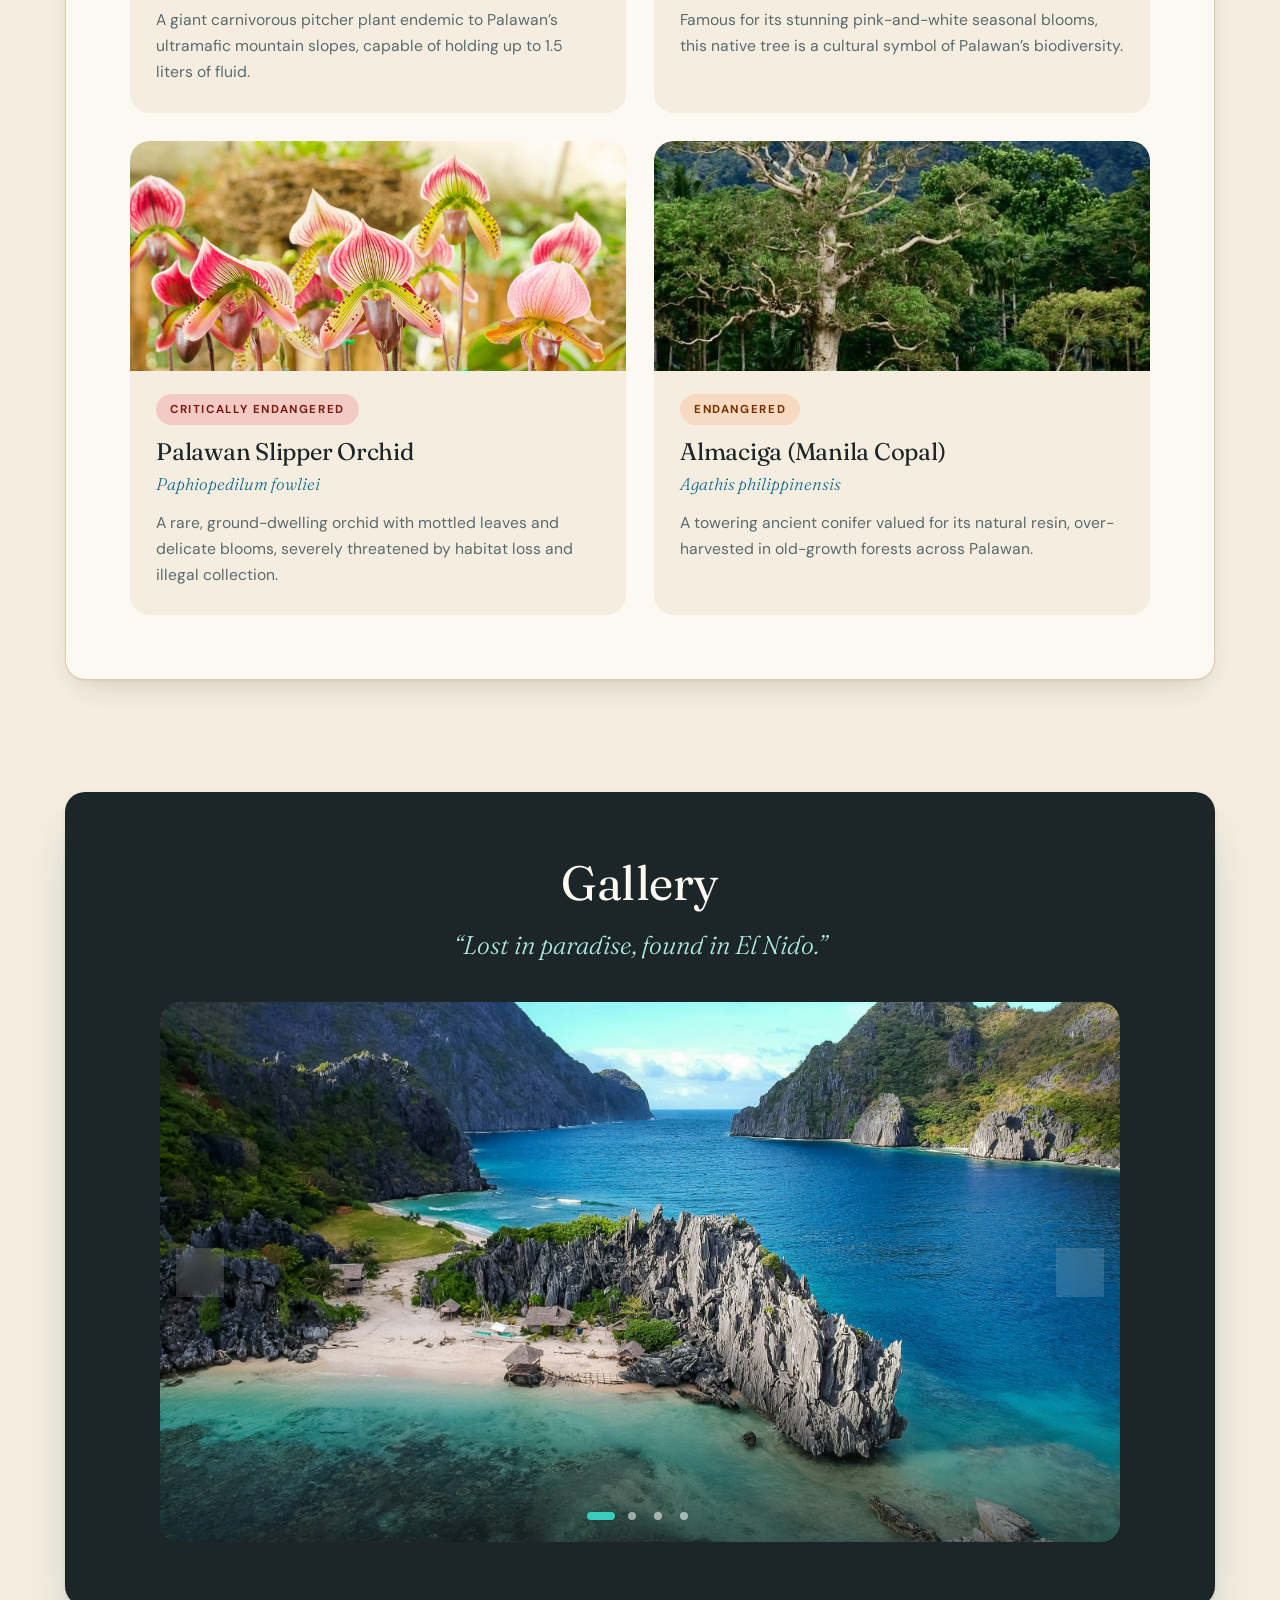
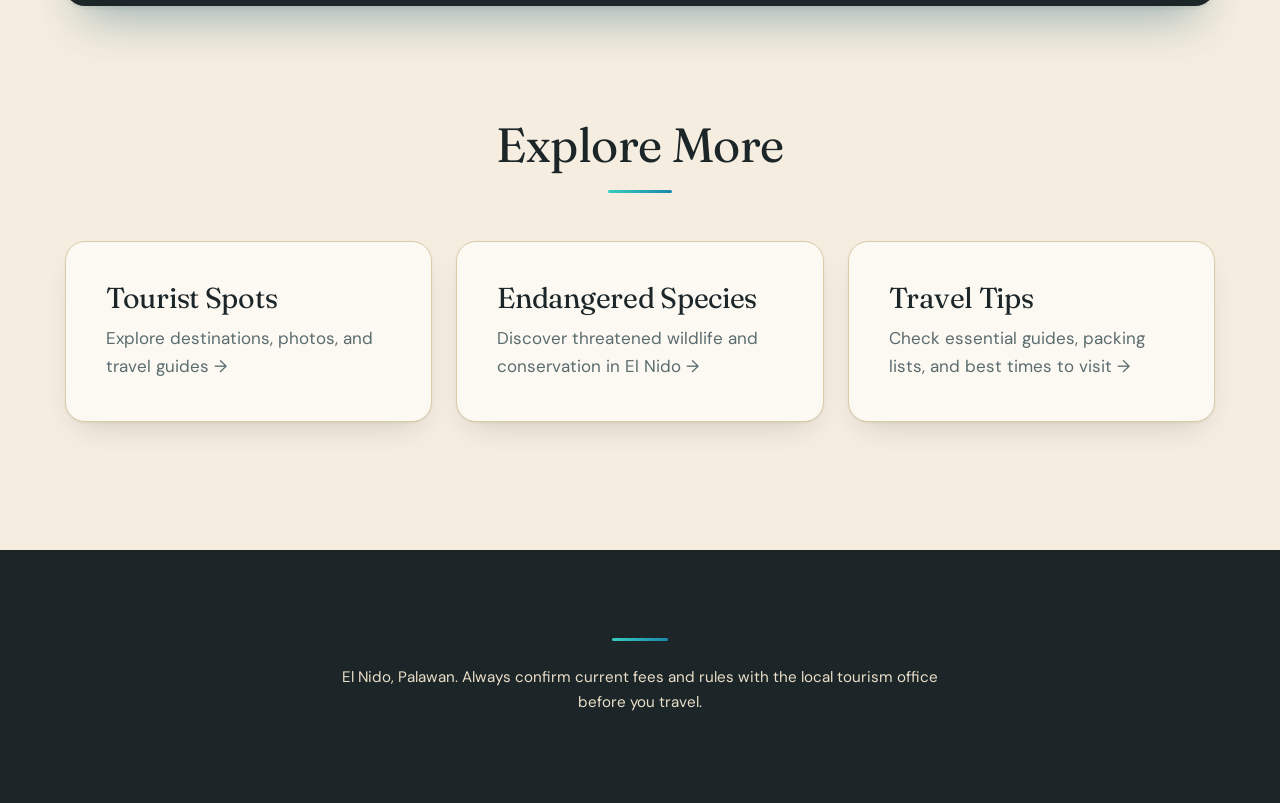
==== commit 7b8f9538: "Use Youtube embed for hero video" ====
--- a/index.html
+++ b/index.html
@@ -3,7 +3,7 @@
 <head>
     <meta charset="UTF-8">
     <meta name="viewport" content="width=device-width, initial-scale=1.0">
-    <title>El Nido, Palawan - Paradise Gateway</title>
+    <title>El Nido, Palawan</title>
     <meta name="description" content="Explore El Nido, Palawan: limestone lagoons, hidden beaches, endangered wildlife and travel tips.">
     <meta name="theme-color" content="#1c2629">
     <meta property="og:title" content="El Nido, Palawan - Paradise Gateway">
@@ -38,10 +38,14 @@
     <!-- Fixed background video.
          TODO (performance): compress this file with ffmpeg (see the course doc),
          save it as media/bg-loop.mp4 + media/bg-loop.webm, and update the sources. -->
-    <video class="bg-video" autoplay muted loop playsinline preload="metadata"
-           poster="images/elnido.avif" aria-hidden="true">
-        <source src="images/12805776_3840_2160_30fps.mp4" type="video/mp4">
-    </video>
+<iframe
+  src="https://youtube.com"
+  title="El Nido Palawan Background Video"
+  frameborder="0"
+  allow="autoplay; encrypted-media"
+  style="position: absolute; top: 50%; left: 50%; width: 100vw; height: 56.25vw; min-height: 100%; min-width: 177.77vh; transform: translate(-50%, -50%); pointer-events: none; z-index: 0;">
+</iframe>
+
 
     <header id="home" class="hero">
         <div class="hero-content">
